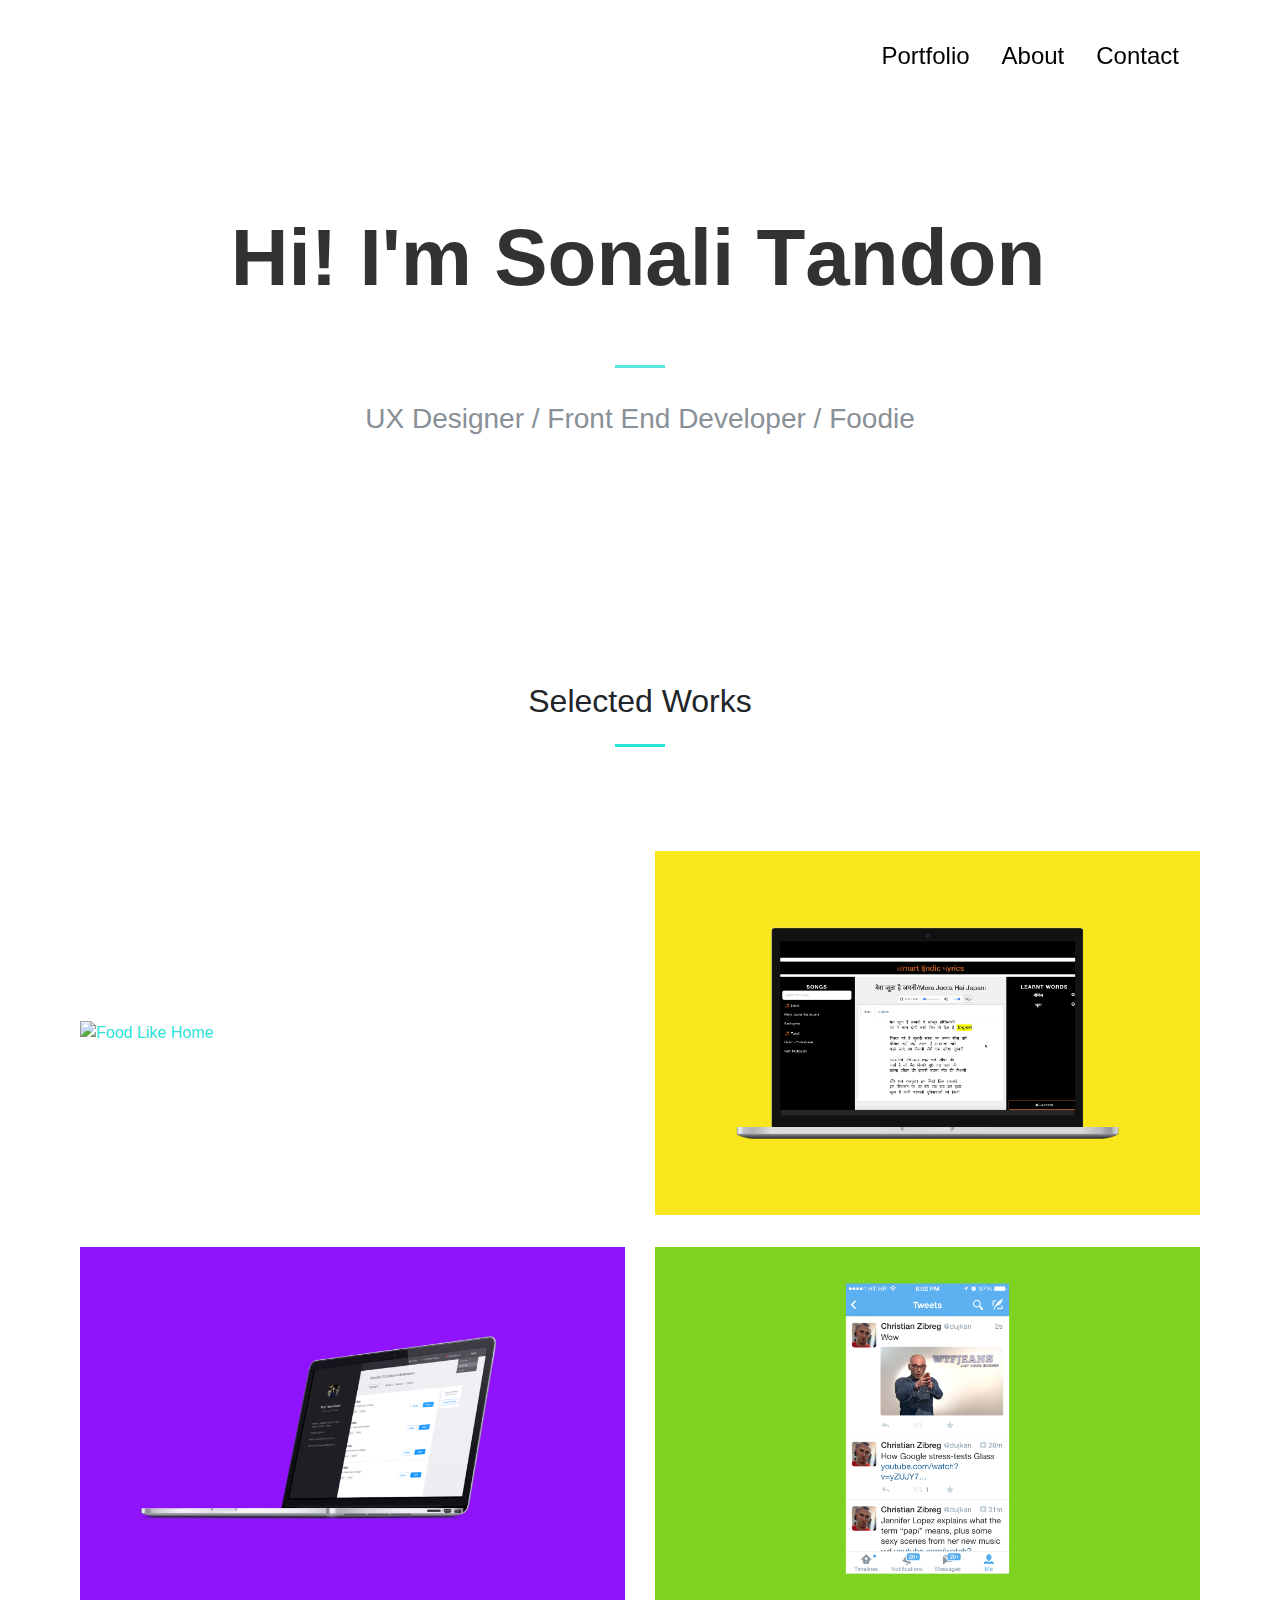
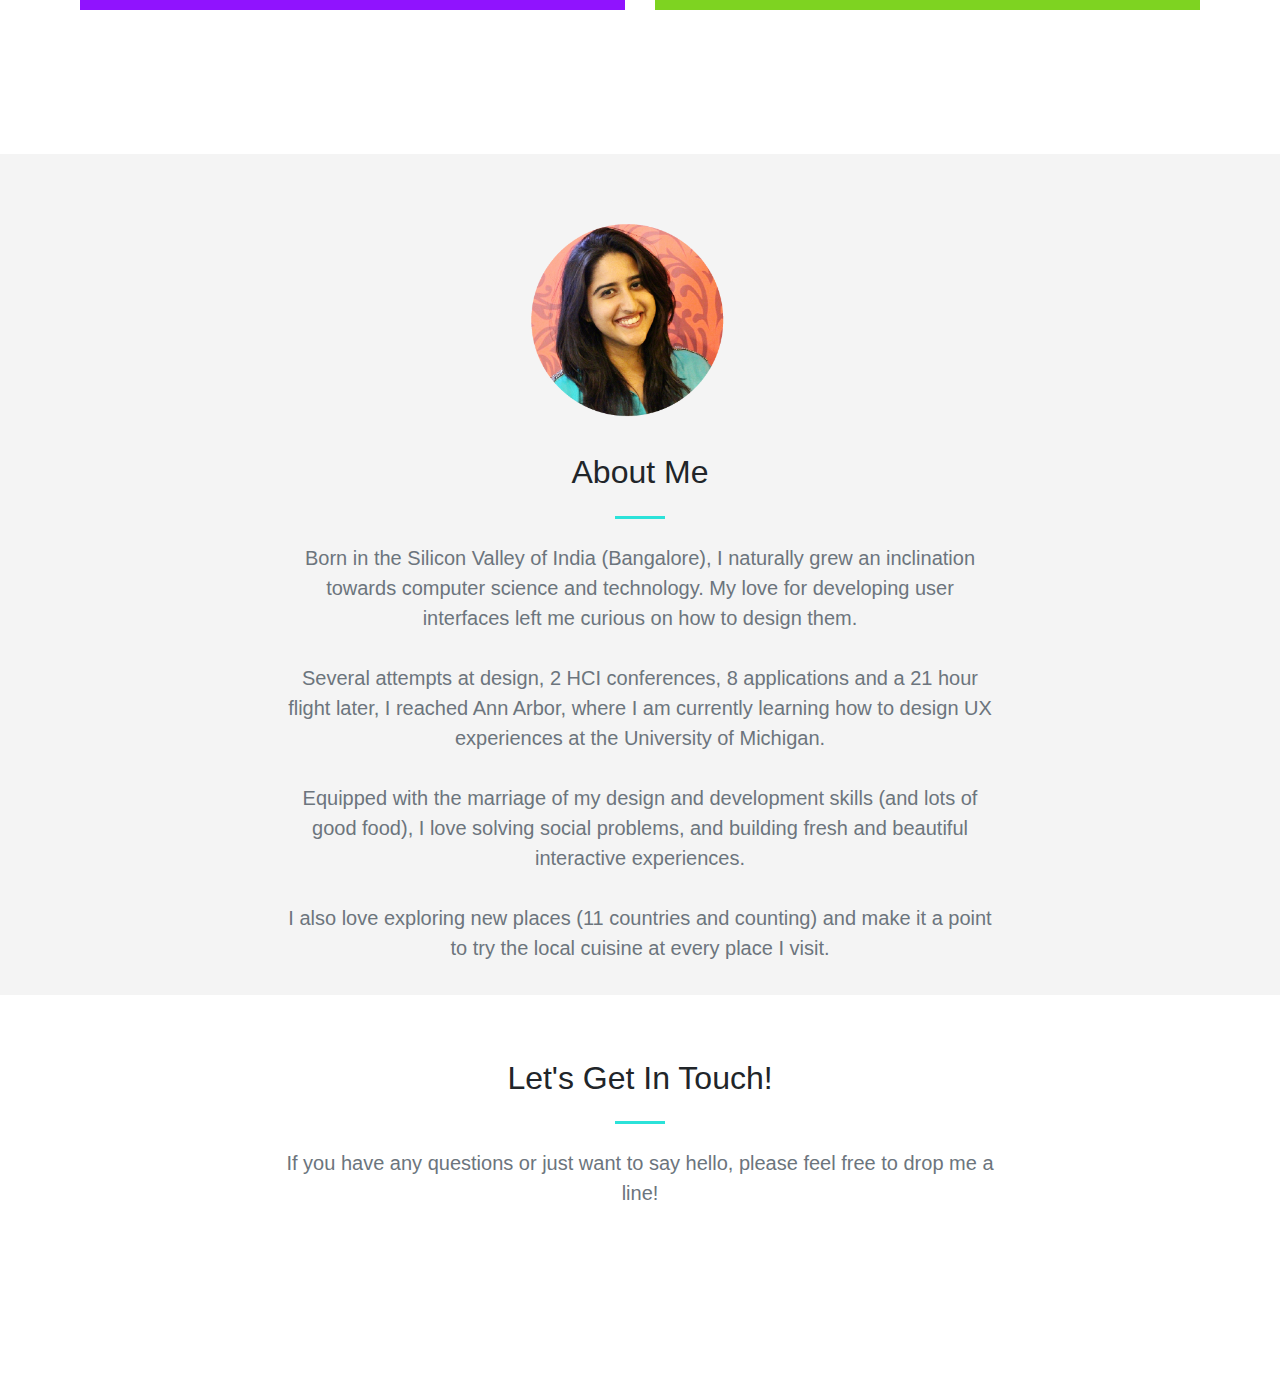
==== index.html @ caab30a5 "portfolio" ====
<!DOCTYPE html>
<html lang="en">

  <head>

    <meta charset="utf-8">
    <meta name="viewport" content="width=device-width, initial-scale=1, shrink-to-fit=no">
    <meta name="description" content="">
    <meta name="author" content="">

    <title>Sonali Tandon</title>

    <!-- Bootstrap core CSS -->
    <link href="vendor/bootstrap/css/bootstrap.min.css" rel="stylesheet">

    <!-- Custom fonts for this template -->
    <link href="vendor/font-awesome/css/font-awesome.min.css" rel="stylesheet" type="text/css">
    <link href='https://fonts.googleapis.com/css?family=Open+Sans:300italic,400italic,600italic,700italic,800italic,400,300,600,700,800' rel='stylesheet' type='text/css'>
    <link href='https://fonts.googleapis.com/css?family=Merriweather:400,300,300italic,400italic,700,700italic,900,900italic' rel='stylesheet' type='text/css'>

    <!-- Plugin CSS -->
    <link href="vendor/magnific-popup/magnific-popup.css" rel="stylesheet">

    <!-- Custom styles for this template -->
    <link href="css/creative.css" rel="stylesheet">
<!--     <script src="js/custom.js"></script>
 -->
    <script src="https://cdnjs.cloudflare.com/ajax/libs/animejs/2.0.2/anime.min.js"></script>



  </head>

  <body id="page-top">

    <!-- Navigation -->
    <nav class="navbar navbar-expand-lg navbar-light fixed-top" id="mainNav">
      <div class="container">
        <button class="navbar-toggler navbar-toggler-right" type="button" data-toggle="collapse" data-target="#navbarResponsive" aria-controls="navbarResponsive" aria-expanded="false" aria-label="Toggle navigation">
          <span class="navbar-toggler-icon"></span>
        </button>
        <div class="collapse navbar-collapse" id="navbarResponsive">
          <ul class="navbar-nav ml-auto">
            <li class="nav-item">
              <a class="nav-link js-scroll-trigger" href="#portfolio" tabindex=0>Portfolio</a>
            </li>
             <li class="nav-item">
              <a class="nav-link js-scroll-trigger" href="#about" tabindex=0>About</a>
            </li>
            <li class="nav-item">
              <a class="nav-link js-scroll-trigger" href="#contact" tabindex=0>Contact</a>
            </li>
          </ul>
        </div>
      </div>
    </nav>

    <header class="masthead text-center text-white d-flex">
      <div class="container my-auto">
        <div class="row">
          <div class="col-lg-10 mx-auto">
         <h1 class="ml6">
      <span class="text-wrapper title">
        <span class="letters">Hi! I'm Sonali Tandon</span>
      </span>
    </h1>
            <hr>
          </div>
          <div class="col-lg-8 mx-auto">
            <p class="text-muted sub-title ml6">
              <span class="letters">UX Designer / Front End Developer / Foodie</span></p>
          </div>
        </div>
      </div>
    </header>



    <section id="portfolio">
<div class="container">
        <div class="row">
          <div class="col-lg-12 text-center">
            <h2 class="section-heading">Selected Works</h2>
            <hr class="my-4">
          </div>
        </div>
      </div>
      <div class="container-fluid p-0">
        <div class="row portfolio-container">
          <div class="col-lg-6 col-sm-6 portfolio-container-grid">
            <a class="portfolio-box" href="foodlikehome.html">
              <img class="img-fluid" src="img/foodlikehome.png" alt="Food Like Home">
              <div class="portfolio-box-caption">
                <div class="portfolio-box-caption-content">
                  <div class="project-category text-faded">
                    Interaction Design
                  </div>
                  <div class="project-name">
                    Food Like Home
                  </div>
                </div>
              </div>
            </a>
          </div>
          <div class="col-lg-6 col-sm-6 portfolio-container-grid">
            <a class="portfolio-box" href="img/smartindiclyrics.png">
              <img class="img-fluid" src="img/smartindiclyrics.png" alt="Smart Indic Lyrics">
              <div class="portfolio-box-caption">
                <div class="portfolio-box-caption-content">
                  <div class="project-category text-faded">
                    UX Prototyping & Pilot User Study
                  </div>
                  <div class="project-name">
                    Smart Indic Lyrics 
                  </div>
                </div>
              </div>
            </a>
          </div>
          <div class="col-lg-6 col-sm-6 portfolio-container-grid">
            <a class="portfolio-box" href="img/foodlikehome/contextualinquiry.png">
              <img class="img-fluid" src="img/foodlikehome/contextualinquiry.png" alt="Contextual Inquiry">
              <div class="portfolio-box-caption">
                <div class="portfolio-box-caption-content">
                  <div class="project-category text-faded">
                    Contextual Inquiry
                  </div>
                  <div class="project-name">
                    Center of Japanese Studies
                  </div>
                </div>
              </div>
            </a>
          </div>
             <div class="col-lg-6 col-sm-6 portfolio-container-grid">
            <a class="portfolio-box" href="img/twitter.png">
              <img class="img-fluid" src="img/twitter.png" alt="Twitter">
              <div class="portfolio-box-caption">
                <div class="portfolio-box-caption-content">
                  <div class="project-category text-faded">
                    Social Computing 
                  </div>
                  <div class="project-name">
                    Tweety Holmes
                  </div>
                </div>
              </div>
            </a>
          </div>
        </div>
      </div>
    </section>


    <section id="about">
      <div class="container">
        <div class="text-center">
          <img class = "about-me-picture" src ="img/background.png" alt = "About Me Picture"/>
        </div>
          <div class="col-lg-8 mx-auto text-center">
            <h2 class="section-heading">About Me</h2>
            <hr class="my-4">
            <p class="text-muted mb-0">Born in the Silicon Valley of India (Bangalore), I naturally grew an inclination towards computer science and technology. My love for developing user interfaces left me curious on how to design them.

            </br> </br>
            Several attempts at design, 2 HCI conferences, 8 applications and a 21 hour flight later, I reached Ann Arbor, where I am currently learning how to design UX experiences at the University of Michigan. 

            ​</br> </br>

            Equipped with the marriage of my design and development skills (and lots of good food), I love solving social problems, and building fresh and beautiful interactive experiences.

            ​</br> </br>

            I also love exploring new places (11 countries and counting)

            and make it a point to try the local cuisine at every place I visit. 
          </p>
      </div>
    </div>
    </section>

    <footer id="contact">
      <div class="container">
        <div class="row">
          <div class="col-lg-8 mx-auto text-center">
            <h2 class="section-heading">Let's Get In Touch!</h2>
            <hr class="my-4">
            <p class="text-muted mb-0">If you have any questions or just want to say hello, please feel free to drop me a line!</p>
          </div>
        </div>
        <div class="row contact-icon-container">
          <div class="col-lg-4 mr-auto text-center">
            <a target="_blank" href="https://www.linkedin.com/in/sonalitandon2401" aria-label ="Sonali Tandon linkedin">
            <i class="fa fa-linkedin fa-3x mb-3 sr-contact"></i>
          </a>
          </div>

          <div class="col-lg-4 mr-auto text-center">
              <a href="mailto:tsonali@umich.edu" aria-label ="Sonali Tandom UM email id"</a>
               <i class="fa fa-envelope-o fa-3x mb-3 sr-contact"></i>
            </div>

            <div class="col-lg-4 mr-auto text-center">
              <a target="_blank" href="https://www.instagram.com/sonalitandon" aria-label ="Sonali Tandon instagram"</a>
               <i class="fa fa-instagram fa-3x mb-3 sr-contact"></i>
            </div>

             

         
        </div>
      </div>
</footer>
    <!-- Bootstrap core JavaScript -->
    <script src="vendor/jquery/jquery.min.js"></script>
    <script src="vendor/bootstrap/js/bootstrap.bundle.min.js"></script>

    <!-- Plugin JavaScript -->
    <script src="vendor/jquery-easing/jquery.easing.min.js"></script>
    <script src="vendor/scrollreveal/scrollreveal.min.js"></script>
    <script src="vendor/magnific-popup/jquery.magnific-popup.min.js"></script>

    <!-- Custom scripts for this template -->
    <script src="js/creative.js"></script>

  </body>

</html>
---- css/creative.css ----
body,
html {
  width: 100%;
  height: 100%;
}

body {
  font-family: Roboto, sans-serif;
}

hr {
  max-width: 50px;
  border-width: 3px;
  border-color: #2be2d9;
}

hr.light {
  border-color: #fff;
}

a {
  color: #2be2d9;
  -webkit-transition: all 0.2s;
  -moz-transition: all 0.2s;
  transition: all 0.2s;
}

a:hover {
  color: #2be2d9;
}

h1,
h2,
h3,
h4,
h5,
h6 {
  font-family: Roboto, sans-serif;
}

.bg-primary {
  background-color: #2be2d9 !important;
}

.bg-dark {
  background-color: #212529 !important;
}

.text-faded {
  color: ;
}

section {
  padding: 2rem 0;
}

footer{
  padding: 4rem 0;
/* height: 600px;
*/}

/*.section-heading {
  margin-top: 45px;
}*/
#portfolio{
/*  padding-bottom: : 0;
  padding-top: 2em;*/
}

.ml6 {
  position: relative;
  font-weight: 900;
  font-size: 3.3em;
}

.ml6 .text-wrapper {
  position: relative;
  display: inline-block;
  padding-top: 0.2em;
  padding-right: 0.05em;
  padding-bottom: 0.1em;
  overflow: hidden;
}

.ml6 .letter {
  display: inline-block;
  line-height: 1em;
}

::-moz-selection {
  color: #fff;
  background: #212529;
  text-shadow: none;
}

::selection {
  color: #fff;
  background: #212529;
  text-shadow: none;
}

img::selection {
  color: #fff;
  background: transparent;
}

img::-moz-selection {
  color: #fff;
  background: transparent;
}

#mainNav {
  border-bottom: 1px solid rgba(33, 37, 41, 0.1);
  background-color: #fff;
  font-family: Roboto, sans-serif;
  -webkit-transition: all 0.2s;
  -moz-transition: all 0.2s;
  transition: all 0.2s;
  padding-top:30px;
}

#mainNav .navbar-brand {
  font-weight: 700;
  text-transform: uppercase;
  color: #2be2d9;
  font-family: Roboto, sans-serif;
}

#mainNav .navbar-brand:focus, #mainNav .navbar-brand:hover {
  color: #2be2d9;
}

#mainNav .navbar-nav > li.nav-item > a.nav-link,
#mainNav .navbar-nav > li.nav-item > a.nav-link:focus {
  font-size: 1.5rem;
 /* font-weight: 700;
 //text-transform: uppercase;
*/  color: #212529;
}

#mainNav .navbar-nav > li.nav-item > a.nav-link:hover,
#mainNav .navbar-nav > li.nav-item > a.nav-link:focus:hover {
  color: #2be2d9;
}

#mainNav .navbar-nav > li.nav-item > a.nav-link.active,
#mainNav .navbar-nav > li.nav-item > a.nav-link:focus.active {
  color: #2be2d9 !important;
  background-color: transparent;
}

#mainNav .navbar-nav > li.nav-item > a.nav-link.active:hover,
#mainNav .navbar-nav > li.nav-item > a.nav-link:focus.active:hover {
/*  background-color: transparent;
*/}

@media (min-width: 992px) {
  #mainNav {
    border-color: transparent;
    background-color: transparent;
  }
  #mainNav .navbar-brand {
    color: rgba(255, 255, 255, 0.7);
  }
  #mainNav .navbar-brand:focus, #mainNav .navbar-brand:hover {
    color: #2be2d9;
  }
  #mainNav .navbar-nav > li.nav-item > a.nav-link {
    padding: 0.5rem 1rem;
  }
  #mainNav .navbar-nav > li.nav-item > a.nav-link,
  #mainNav .navbar-nav > li.nav-item > a.nav-link:focus {
    color: black;
  }
  #mainNav .navbar-nav > li.nav-item > a.nav-link:hover,
  #mainNav .navbar-nav > li.nav-item > a.nav-link:focus:hover {
/*    color: #fff;
*/  }
  #mainNav.navbar-shrink {
    border-bottom: 1px solid rgba(33, 37, 41, 0.1);
    background-color: #fff;
  }
  #mainNav.navbar-shrink .navbar-brand {
    color: #2be2d9;
  }
  #mainNav.navbar-shrink .navbar-brand:focus, #mainNav.navbar-shrink .navbar-brand:hover {
    color: #2be2d9;
  }
  #mainNav.navbar-shrink .navbar-nav > li.nav-item > a.nav-link,
  #mainNav.navbar-shrink .navbar-nav > li.nav-item > a.nav-link:focus {
    color: #212529;
  }
  #mainNav.navbar-shrink .navbar-nav > li.nav-item > a.nav-link:hover,
  #mainNav.navbar-shrink .navbar-nav > li.nav-item > a.nav-link:focus:hover {
    color: #2be2d9;
  }
}

header.masthead {
  padding-top: 6rem;
  padding-bottom: calc(6rem - 56px);
/*  //background-image: url("../img/background.jpg");
*/  background-position: center center;
  -webkit-background-size: cover;
  -moz-background-size: cover;
  -o-background-size: cover;
  background-size: cover;
  opacity: 0.8;
}

header.masthead hr {
  margin-top: 30px;
  margin-bottom: 30px;
}

header.masthead h1 {
  font-size: 3rem;
}

header.masthead p {
  font-weight: 300;
}

@media (min-width: 768px) {
  header.masthead p {
    font-size: 1.75rem;
  }
}

@media (min-width: 992px) {
  header.masthead {
    height: 50vh;
    min-height: 650px;
    padding-top: 0;
    padding-bottom: 0;
  }
  header.masthead h1 {
    font-size: 4rem;
  }
}

@media(max-width: 488px){
   header.masthead h1 {
    font-size: 2rem;
  }

    #foodlikehome-id{
  padding: 4rem;
}
}

@media (min-width: 1200px) {
 header.masthead h1 {
    font-size: 5rem;
  }

  #foodlikehome-id{
  padding: 10rem;
}
}

.service-box {
  max-width: 400px;
}

.portfolio-box {
  position: relative;
  display: block;
  max-width: 650px;
  margin: 0 auto;
}

.portfolio-box .portfolio-box-caption {
  position: absolute;
  bottom: 0;
  display: block;
  width: 100%;
  height: 100%;
  text-align: center;
  opacity: 0;
  color: #fff;
  background: #2be2d9;
  -webkit-transition: all 0.2s;
  -moz-transition: all 0.2s;
  transition: all 0.2s;
}

.portfolio-box .portfolio-box-caption .portfolio-box-caption-content {
  position: absolute;
  top: 50%;
  width: 100%;
  transform: translateY(-50%);
  text-align: center;
}

.portfolio-box .portfolio-box-caption .portfolio-box-caption-content .project-category,
.portfolio-box .portfolio-box-caption .portfolio-box-caption-content .project-name {
  padding: 0 15px;
  font-family: Roboto, sans-serif;
}

.portfolio-box .portfolio-box-caption .portfolio-box-caption-content .project-category {
  font-size: 14px;
  font-weight: 600;
  text-transform: uppercase;
}

.portfolio-box .portfolio-box-caption .portfolio-box-caption-content .project-name {
  font-size: 18px;
}

.portfolio-box:hover .portfolio-box-caption {
  opacity: 1;
}

.portfolio-box:focus {
  outline: none;
}

@media (min-width: 768px) {
  .portfolio-box .portfolio-box-caption .portfolio-box-caption-content .project-category {
    font-size: 16px;
  }
  .portfolio-box .portfolio-box-caption .portfolio-box-caption-content .project-name {
    font-size: 22px;
  }
}

.text-primary {
  color: #2be2d9 !important;
}

.btn {
  font-weight: 700;
  text-transform: uppercase;
  border: none;
  border-radius: 300px;
  font-family: Roboto, sans-serif;
}

.btn-xl {
  padding: 1rem 2rem;
}

.btn-primary {
  background-color: #2be2d9;
  border-color: #2be2d9;
}

.btn-primary:hover, .btn-primary:focus, .btn-primary:active {
  color: #fff;
  background-color: #ee4b28 !important;
}

.btn-primary:active, .btn-primary:focus {
  box-shadow: 0 0 0 0.2rem rgba(240, 95, 64, 0.5) !important;
}
.my-auto{
  /*position: absolute;
  left : 400px;
  top:200px;
*/
}

.contact-icon-container{
  padding-top: 2.7rem;
}
h1{
  color: black;
}

.about-me-picture{
  width: 22rem;
  padding-bottom: 2rem;
}

.sub-title{
  font-size: 1rem;
}

#about{
  background-color: rgba(1, 1, 1, 0.045);
}

.mb-0{
  font-size: 1.25rem;
}

.p-0{
  padding: 1.25rem;
}

.alignment{
  display: block;
  margin-left: auto;
  margin-right: auto;
}

#foodlikehome-id{
  padding: 10rem;
}

.portfolio-container-grid{
  padding-bottom: 2rem;
  margin: auto;
}

.portfolio-container{
  padding: 5rem;
}
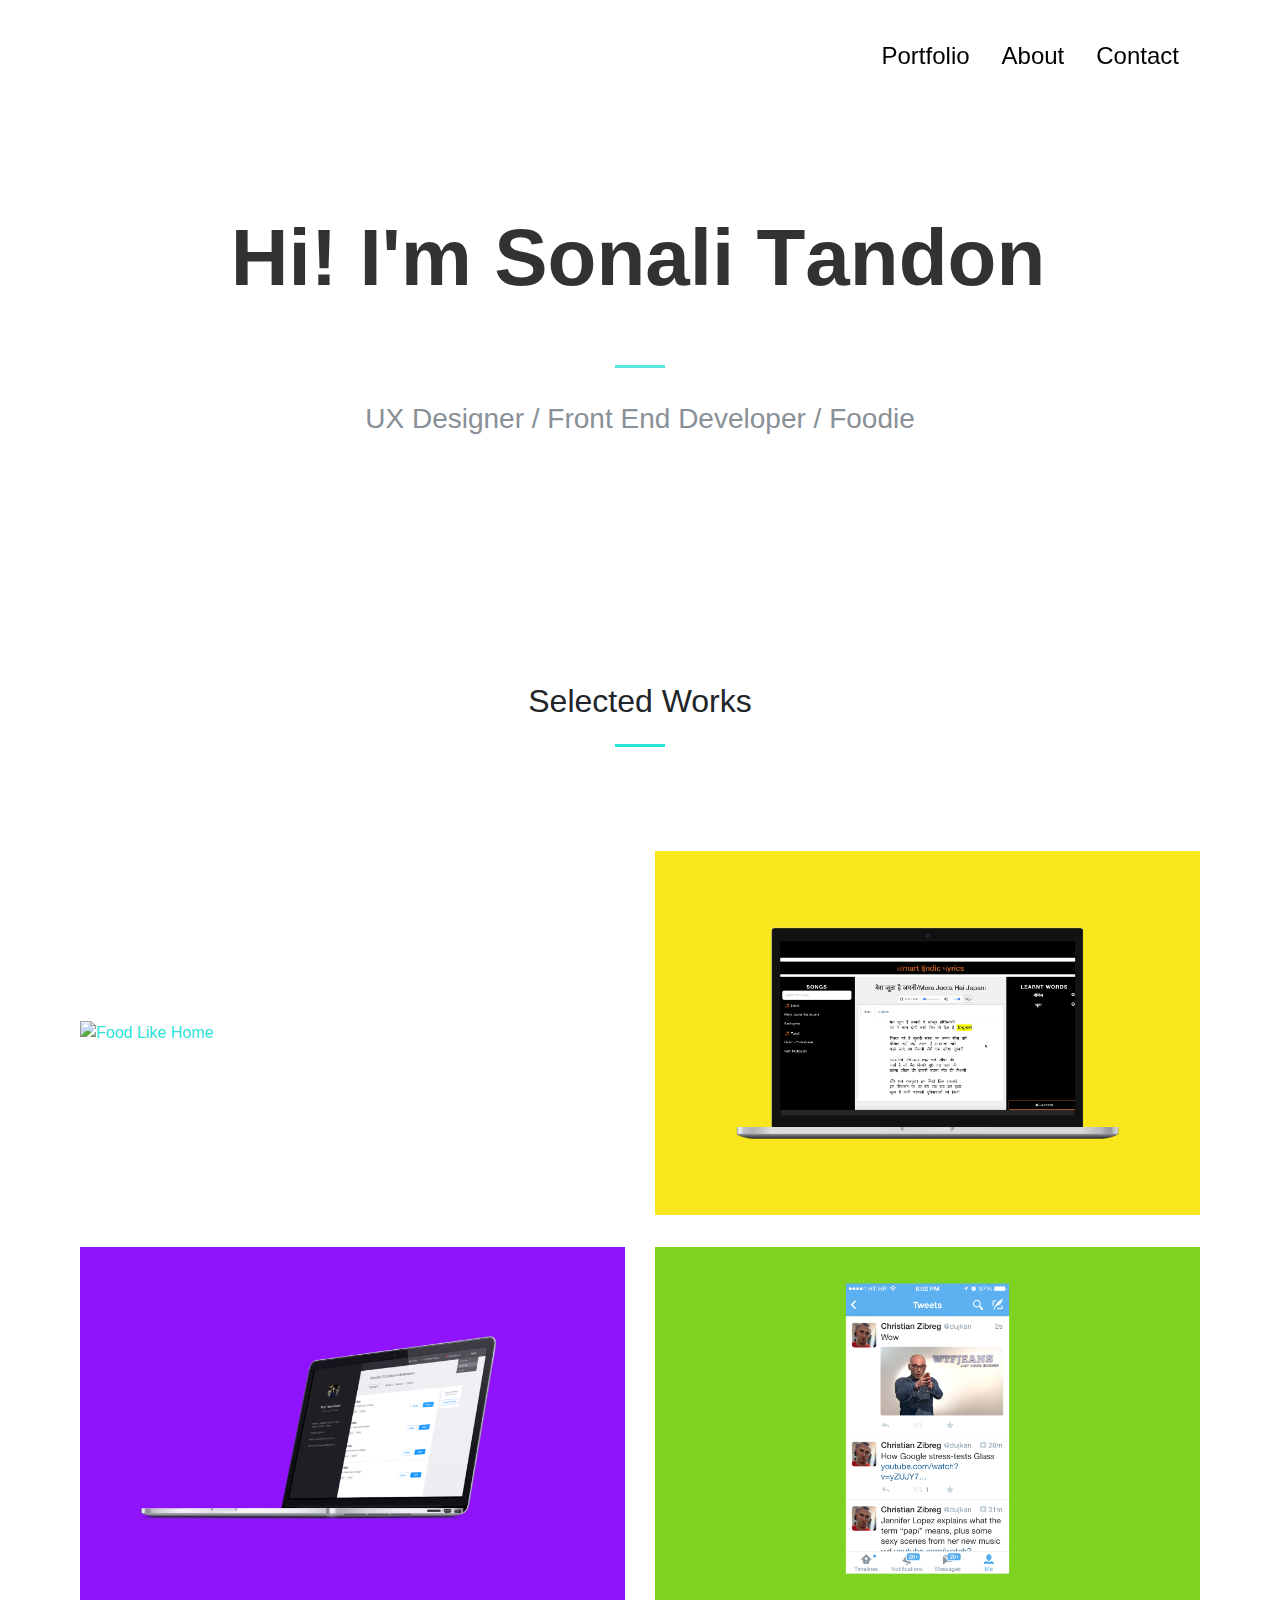
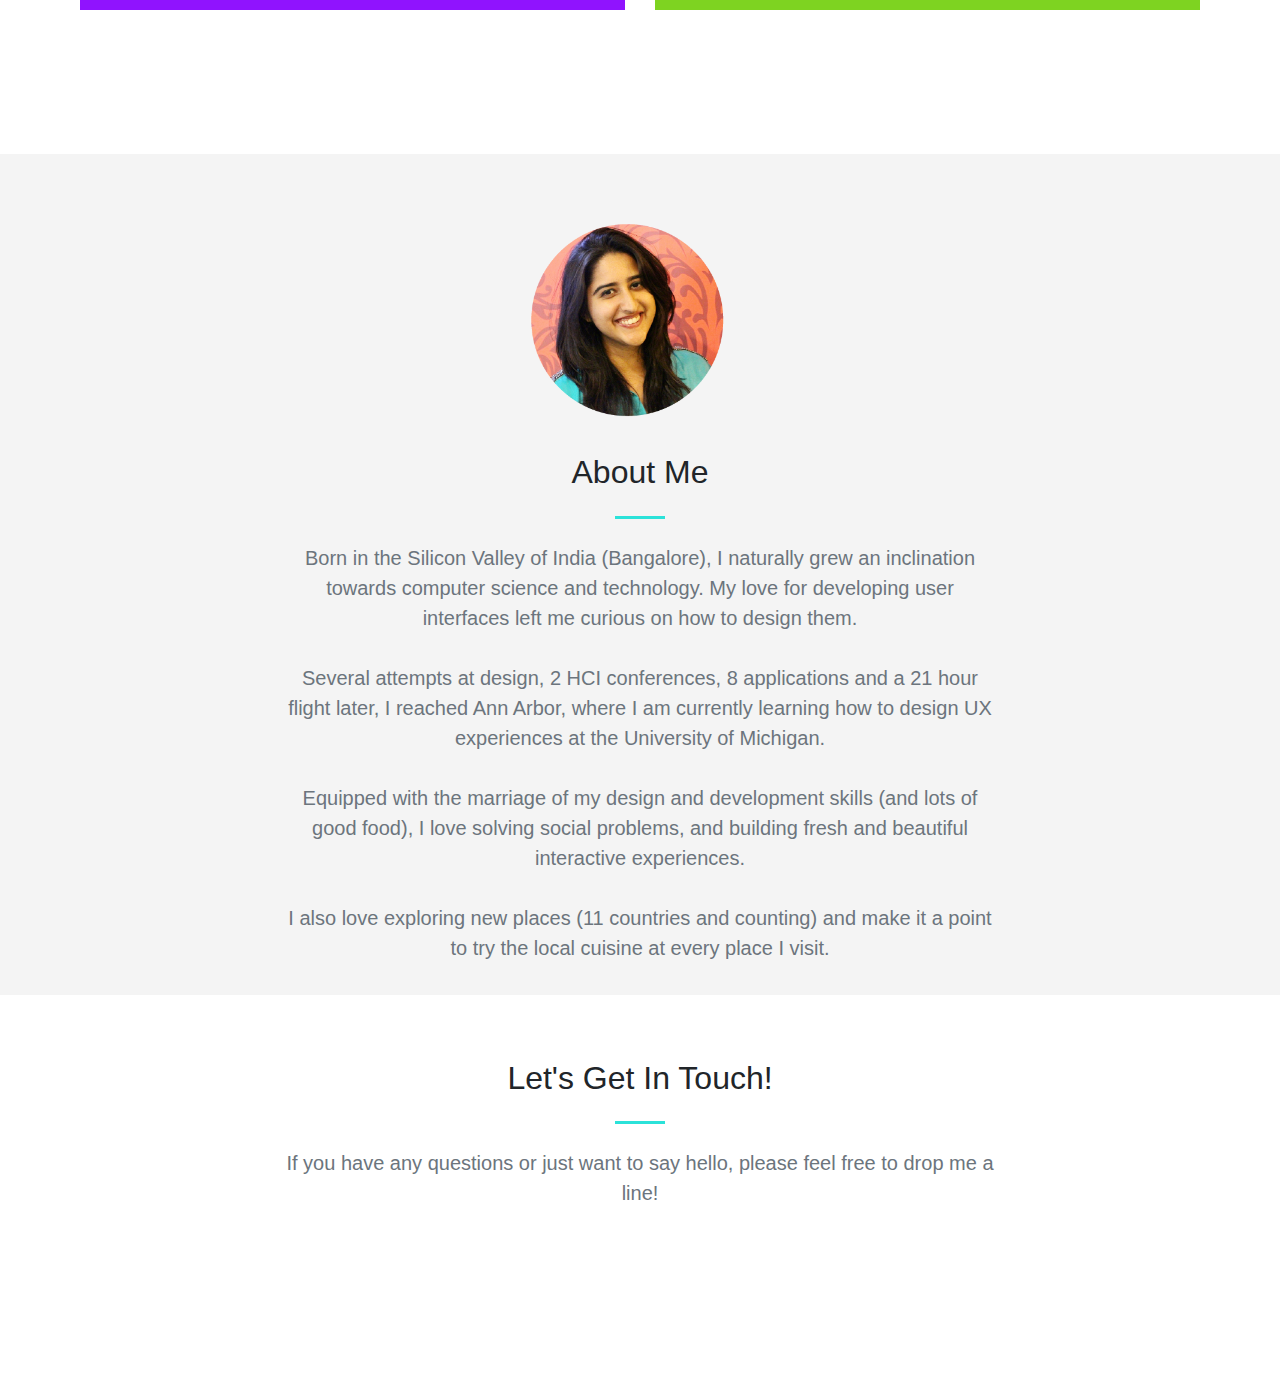
==== commit 9d4c4ae6: "fontawesome icons" ====
--- a/index.html
+++ b/index.html
@@ -20,6 +20,7 @@
 
     <!-- Plugin CSS -->
     <link href="vendor/magnific-popup/magnific-popup.css" rel="stylesheet">
+    <link rel="stylesheet" href="https://use.fontawesome.com/releases/v5.1.0/css/all.css" integrity="sha384-lKuwvrZot6UHsBSfcMvOkWwlCMgc0TaWr+30HWe3a4ltaBwTZhyTEggF5tJv8tbt" crossorigin="anonymous">
 
     <!-- Custom styles for this template -->
     <link href="css/creative.css" rel="stylesheet">
@@ -162,14 +163,14 @@
             <hr class="my-4">
             <p class="text-muted mb-0">Born in the Silicon Valley of India (Bangalore), I naturally grew an inclination towards computer science and technology. My love for developing user interfaces left me curious on how to design them.
 
-            </br> </br>
+            <br> <br>
             Several attempts at design, 2 HCI conferences, 8 applications and a 21 hour flight later, I reached Ann Arbor, where I am currently learning how to design UX experiences at the University of Michigan. 
 
-            ​</br> </br>
+            ​<br> <br>
 
             Equipped with the marriage of my design and development skills (and lots of good food), I love solving social problems, and building fresh and beautiful interactive experiences.
 
-            ​</br> </br>
+            ​<br> <br>
 
             I also love exploring new places (11 countries and counting)
 
@@ -190,19 +191,19 @@
         </div>
         <div class="row contact-icon-container">
           <div class="col-lg-4 mr-auto text-center">
-            <a target="_blank" href="https://www.linkedin.com/in/sonalitandon2401" aria-label ="Sonali Tandon linkedin">
-            <i class="fa fa-linkedin fa-3x mb-3 sr-contact"></i>
+            <a target="_blank" href="https://www.linkedin.com/in/sonali-tandon-2a706410a/" aria-label ="Sonali Tandon linkedin">
+            <i class="fab fa-linkedin-in fa-3x mb-3 sr-contact"></i>
           </a>
           </div>
 
           <div class="col-lg-4 mr-auto text-center">
-              <a href="mailto:tsonali@umich.edu" aria-label ="Sonali Tandom UM email id"</a>
-               <i class="fa fa-envelope-o fa-3x mb-3 sr-contact"></i>
+              <a href="mailto:tsonali@umich.edu" aria-label ="Sonali-Tandon-Umich" ></a>
+               <i class="far fa-envelope fa-3x mb-3 sr-contact"></i>
             </div>
 
             <div class="col-lg-4 mr-auto text-center">
-              <a target="_blank" href="https://www.instagram.com/sonalitandon" aria-label ="Sonali Tandon instagram"</a>
-               <i class="fa fa-instagram fa-3x mb-3 sr-contact"></i>
+              <a target="_blank" href="https://www.instagram.com/sonalitandon" aria-label ="Sonali Tandon instagram"></a>
+               <i class="fab fa-instagram fa-3x mb-3 sr-contact"></i>
             </div>
 
              
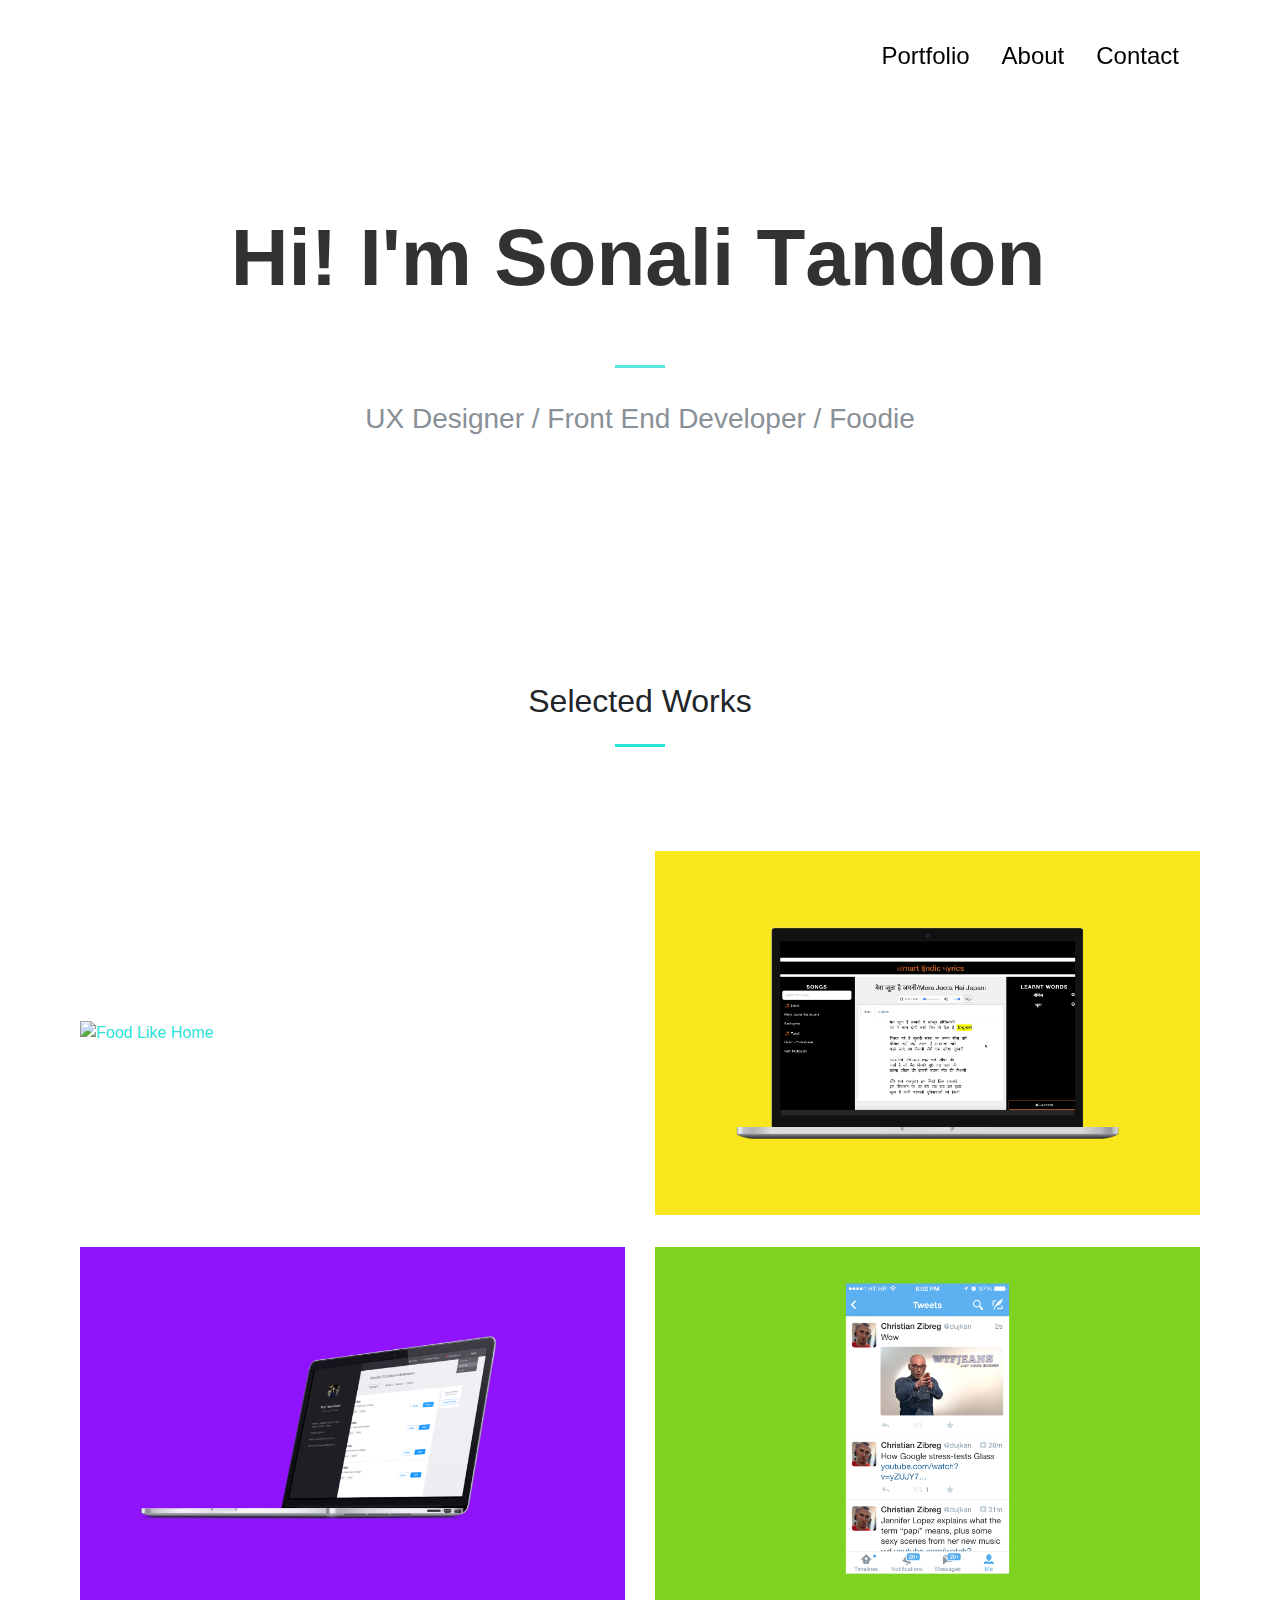
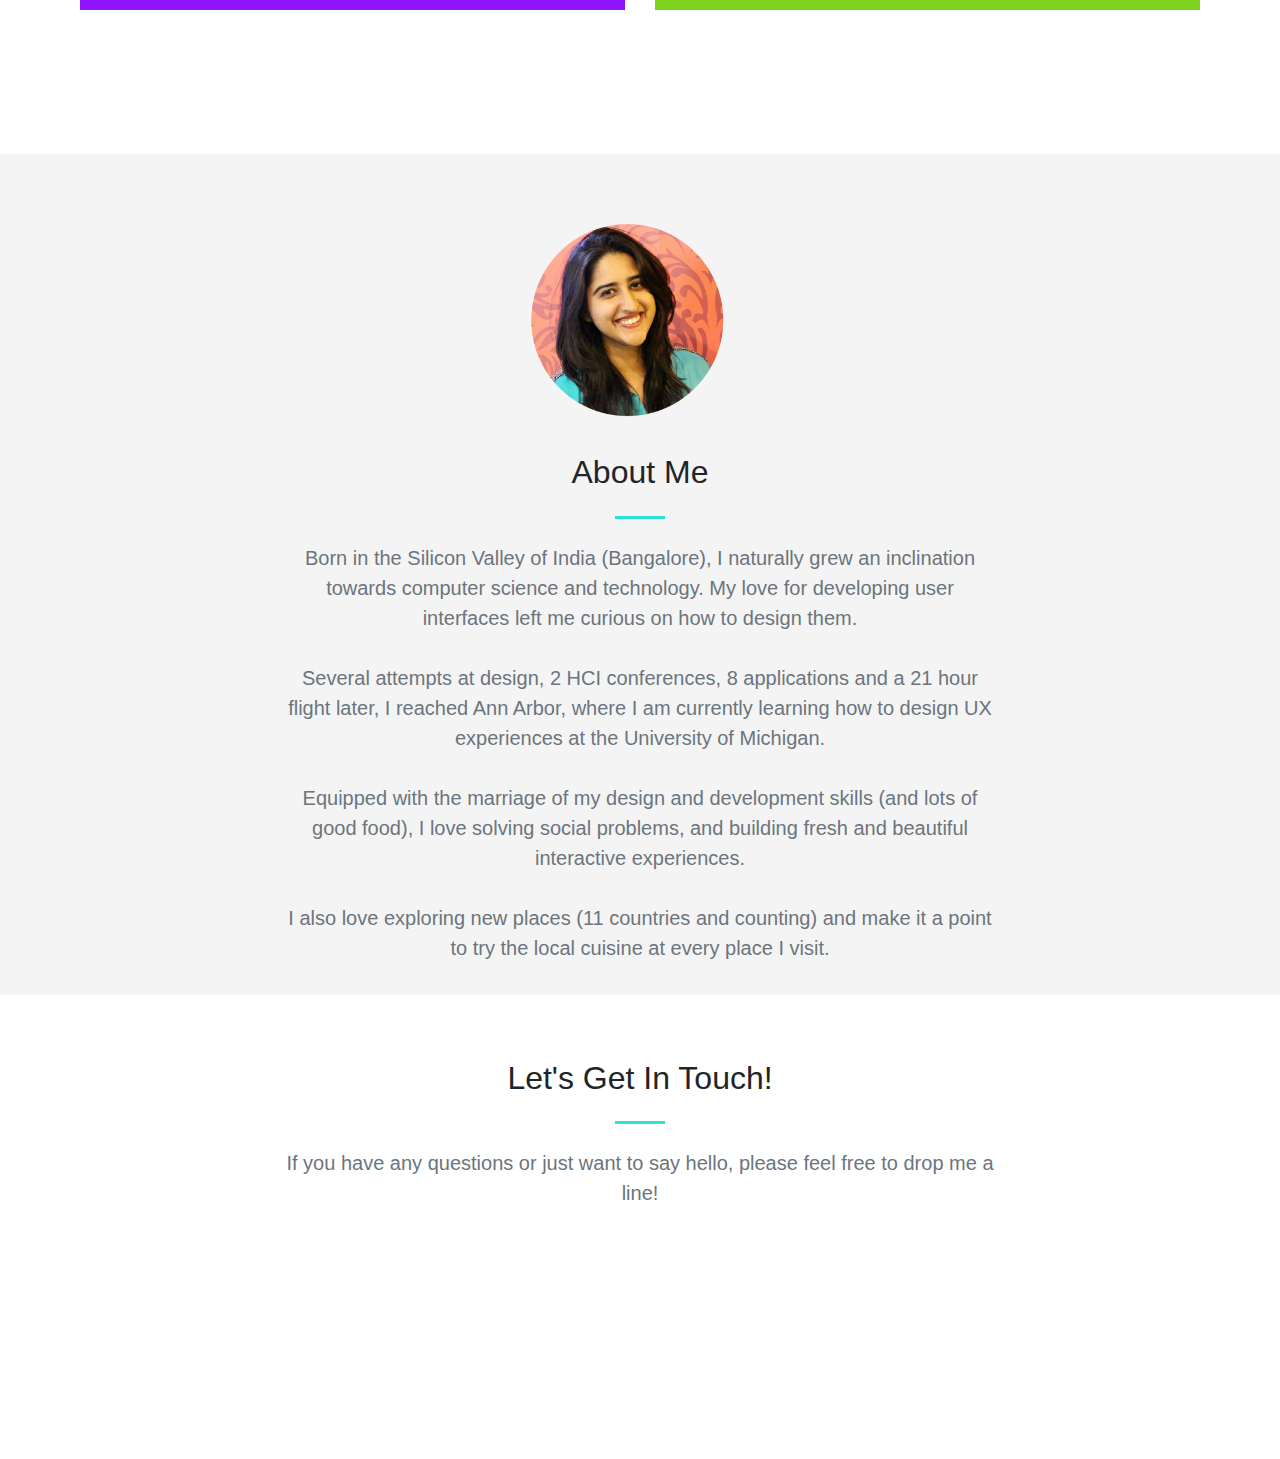
==== commit 90cd452e: "fontawesomeicons" ====
--- a/index.html
+++ b/index.html
@@ -195,6 +195,18 @@
             <i class="fab fa-linkedin-in fa-3x mb-3 sr-contact"></i>
           </a>
           </div>
+          
+            <div class="col-lg-4 mr-auto text-center">
+            <a href="mailto:tsonali@umich.edu" aria-label ="Sonali Tandon linkedin">
+            <i class="far fa-envelope fa-3x mb-3 sr-contact"></i>
+          </a>
+          </div>
+          
+            <div class="col-lg-4 mr-auto text-center">
+            <a target="_blank" href="https://www.instagram.com/sonalitandon" aria-label ="Sonali Tandon linkedin">
+            <i class="fab fa-instagram-in fa-3x mb-3 sr-contact"></i>
+          </a>
+          </div>
 
           <div class="col-lg-4 mr-auto text-center">
               <a href="mailto:tsonali@umich.edu" aria-label ="Sonali-Tandon-Umich" ></a>
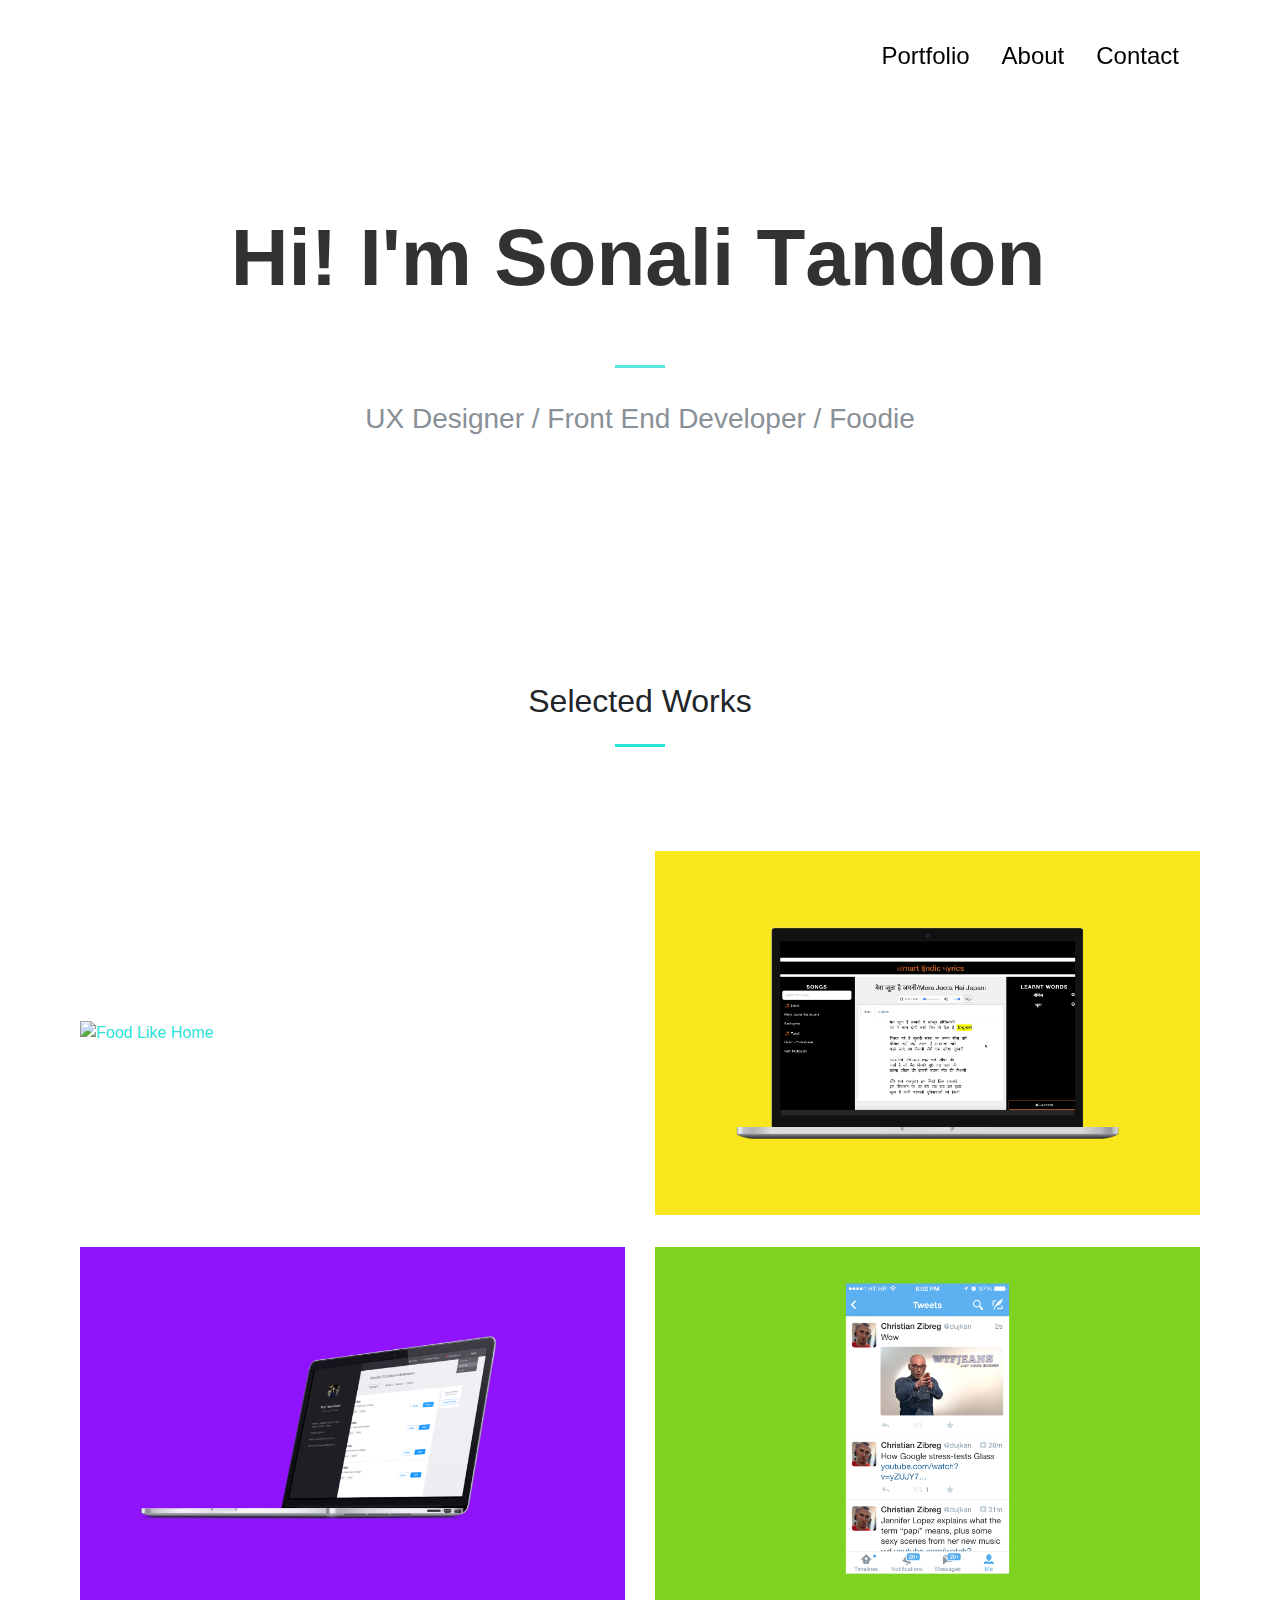
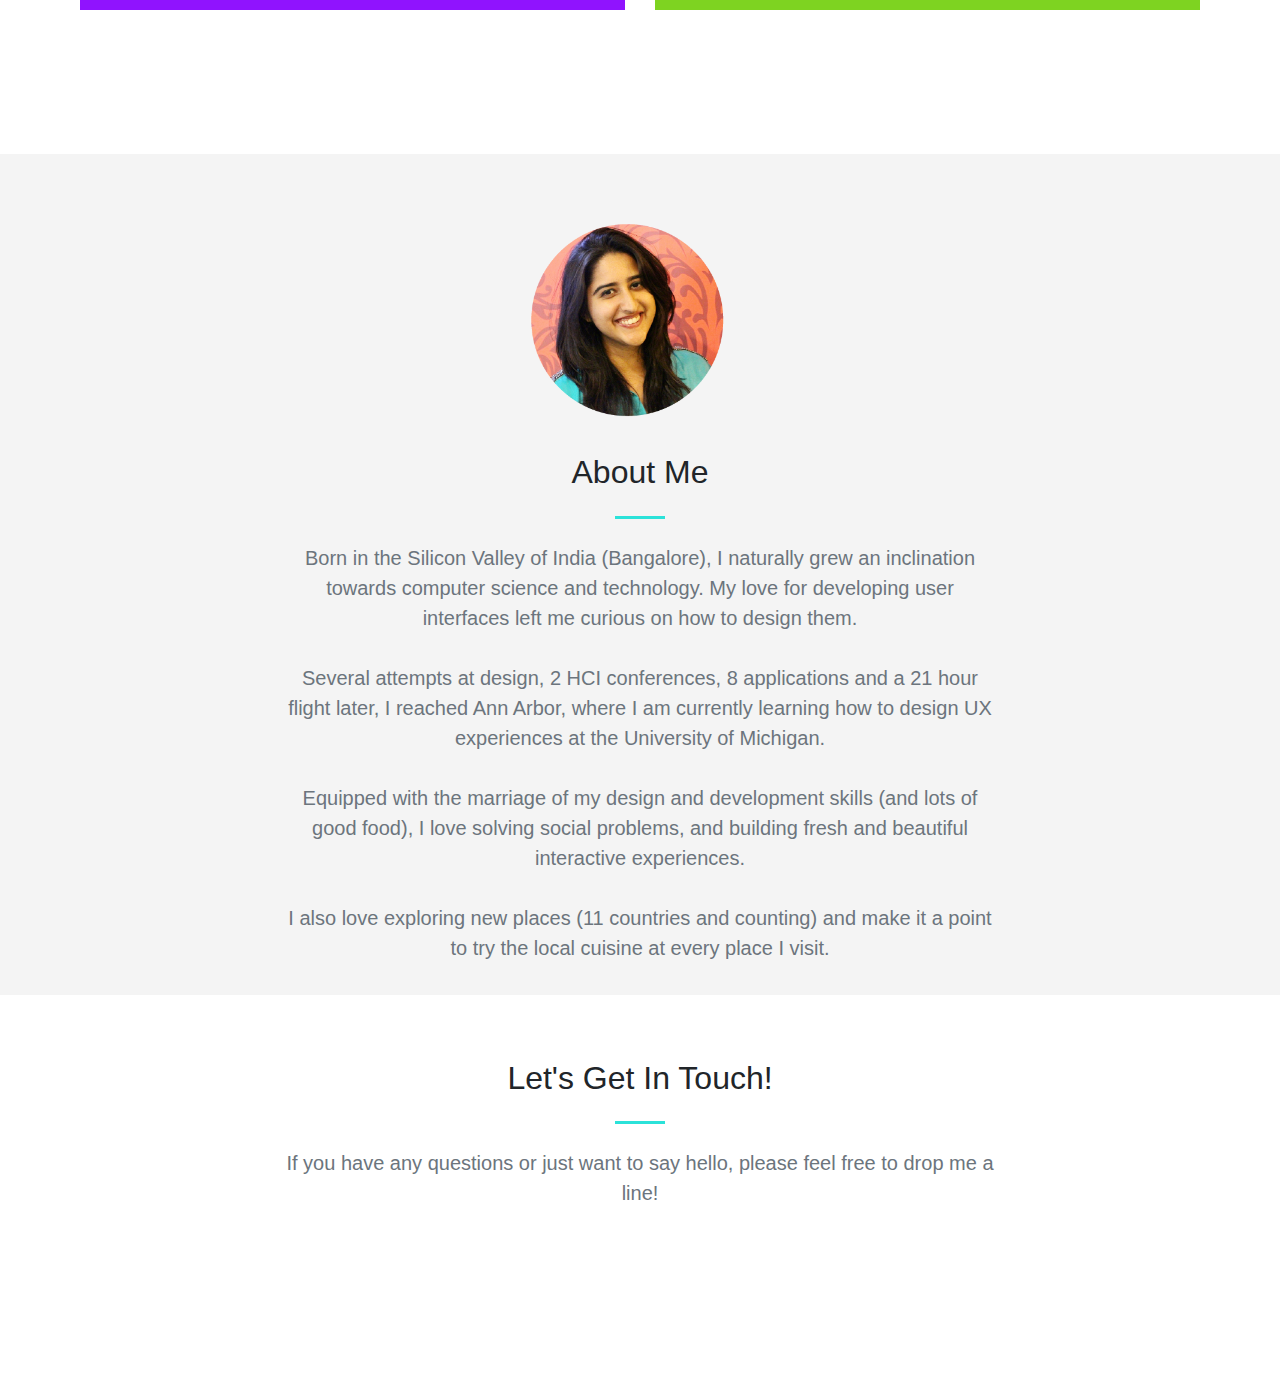
==== commit 629bcf65: "fontawesomecommit" ====
--- a/index.html
+++ b/index.html
@@ -197,7 +197,7 @@
           </div>
           
             <div class="col-lg-4 mr-auto text-center">
-            <a href="mailto:tsonali@umich.edu" aria-label ="Sonali Tandon linkedin">
+            <a href="mailto:tsonali@umich.edu" aria-label ="Sonali-Tandon-Umich">
             <i class="far fa-envelope fa-3x mb-3 sr-contact"></i>
           </a>
           </div>
@@ -208,16 +208,6 @@
           </a>
           </div>
 
-          <div class="col-lg-4 mr-auto text-center">
-              <a href="mailto:tsonali@umich.edu" aria-label ="Sonali-Tandon-Umich" ></a>
-               <i class="far fa-envelope fa-3x mb-3 sr-contact"></i>
-            </div>
-
-            <div class="col-lg-4 mr-auto text-center">
-              <a target="_blank" href="https://www.instagram.com/sonalitandon" aria-label ="Sonali Tandon instagram"></a>
-               <i class="fab fa-instagram fa-3x mb-3 sr-contact"></i>
-            </div>
-
              
 
          
